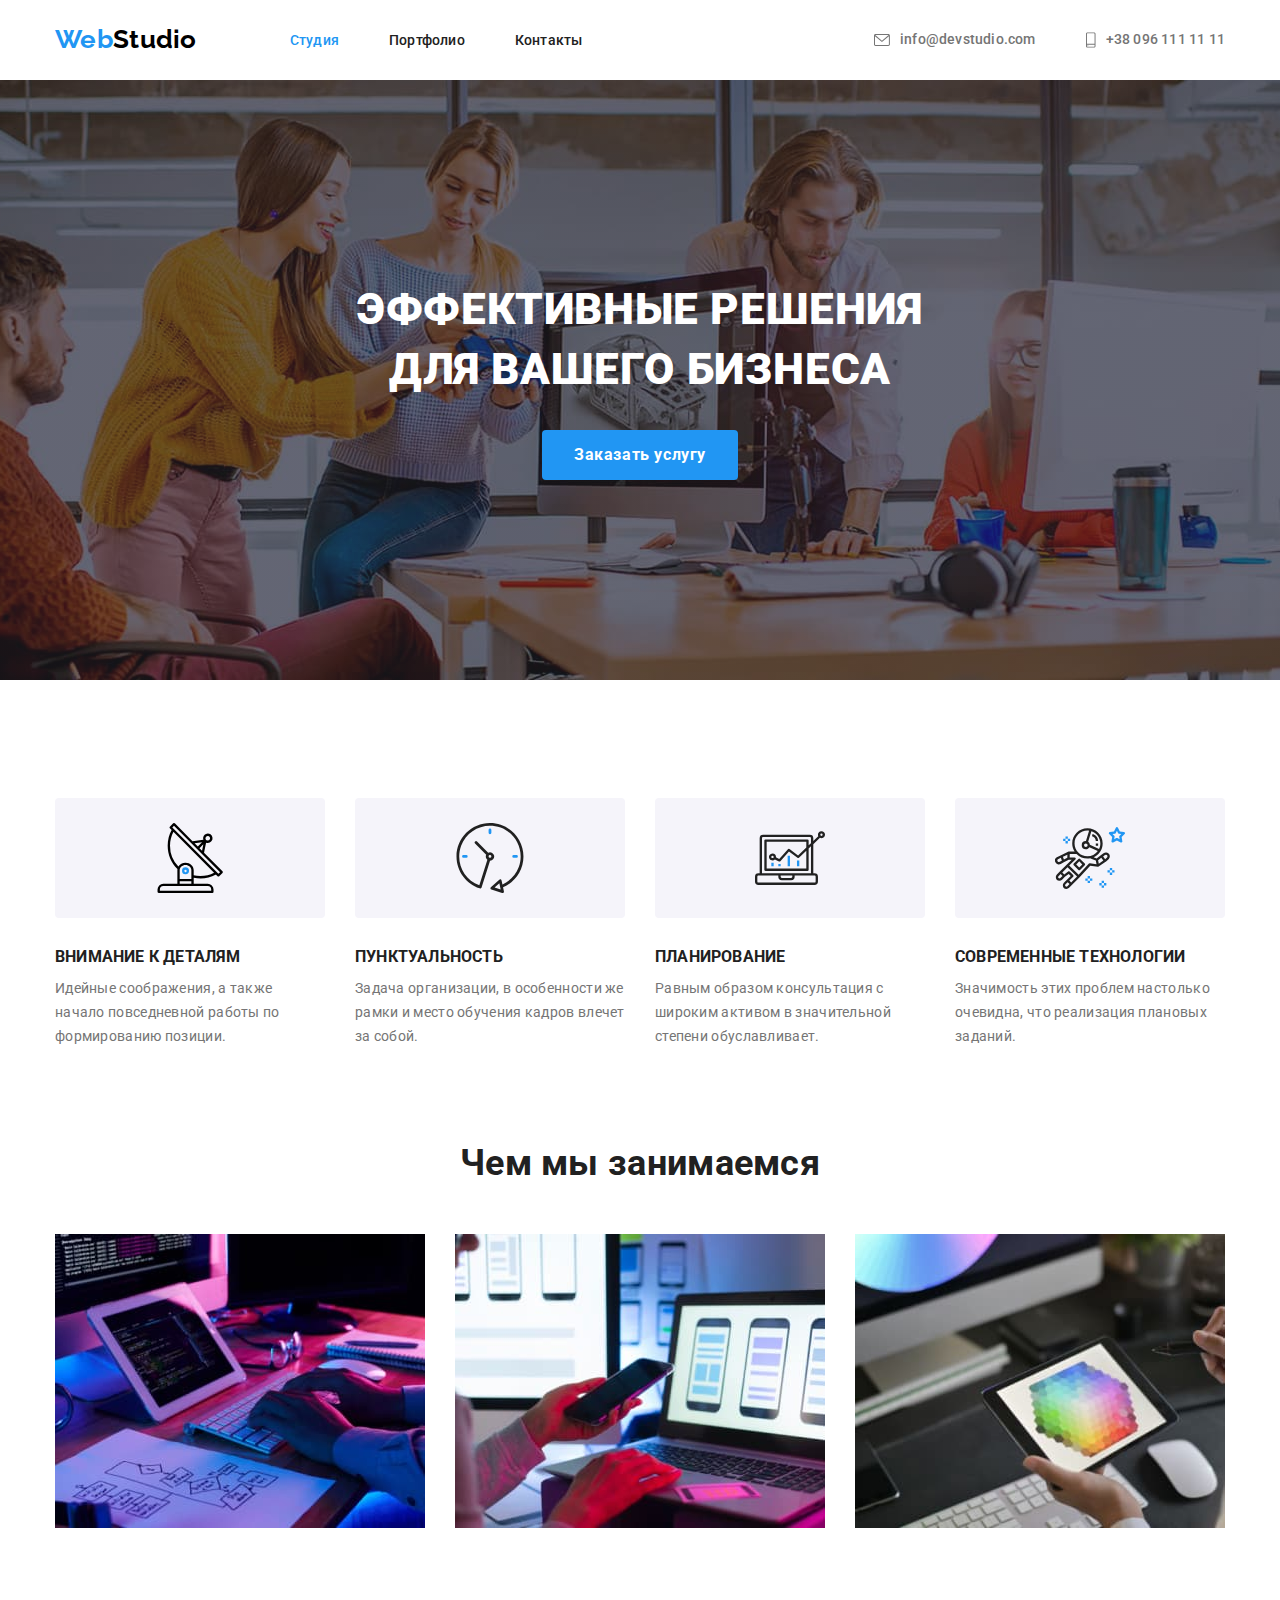
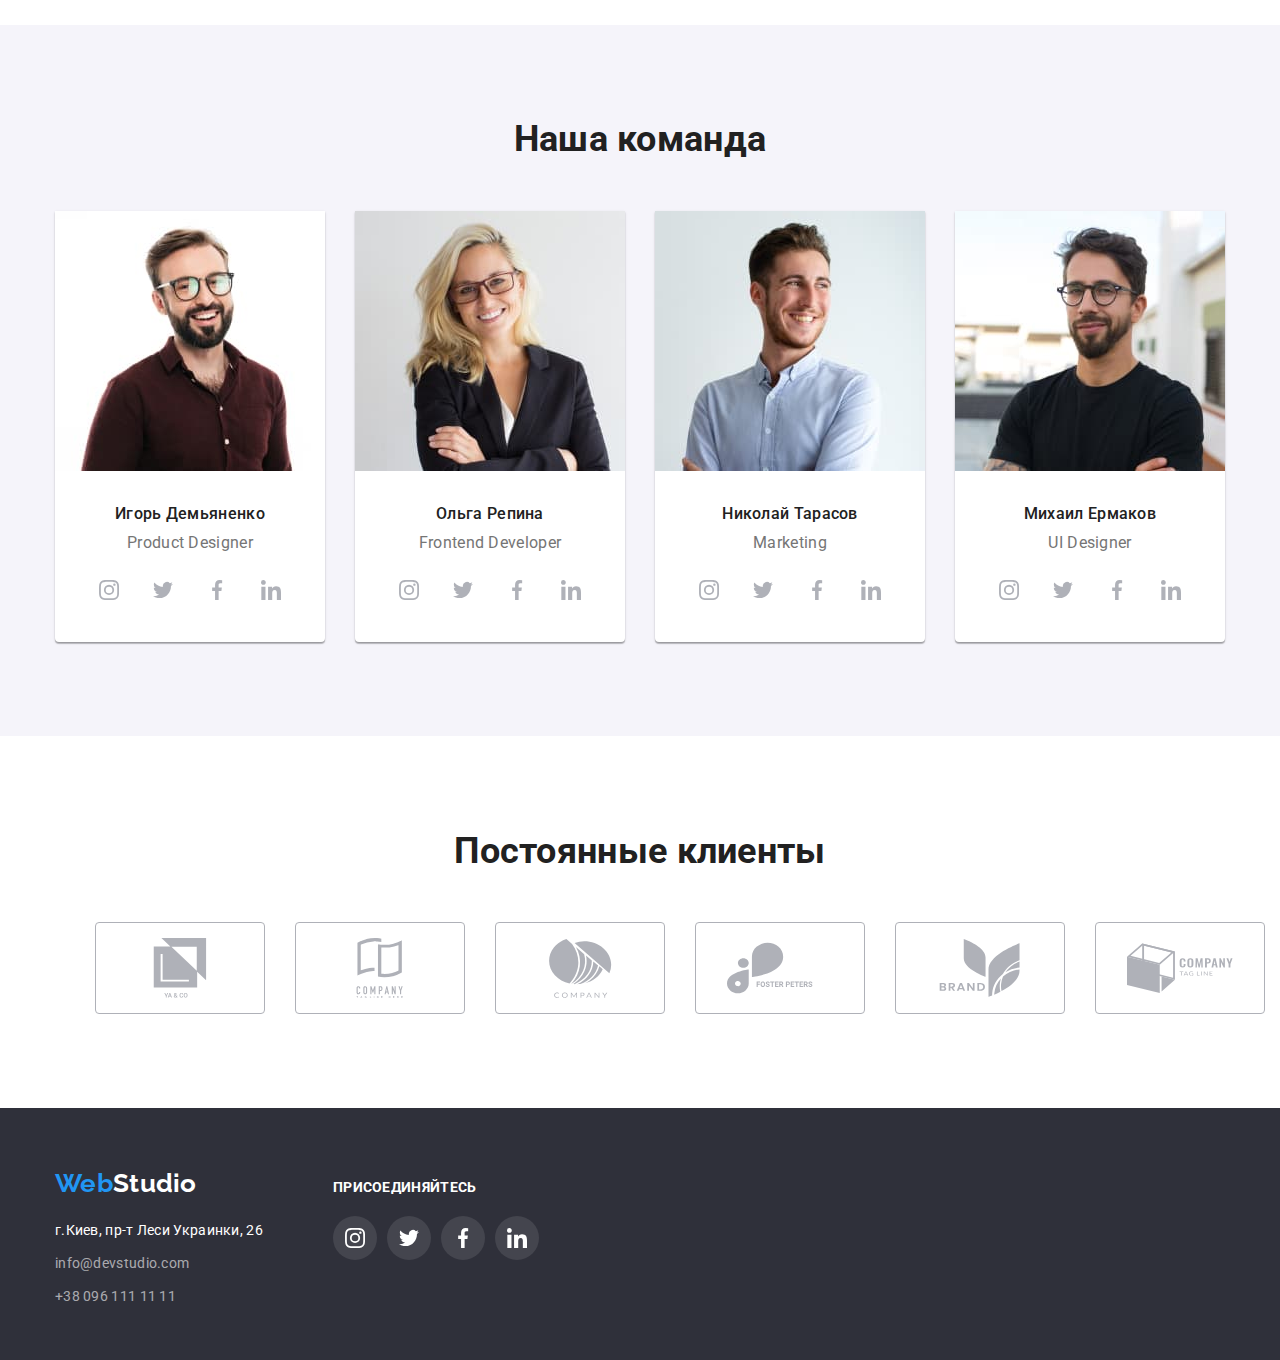
==== index.html @ 73f47e50 "copy files" ====
<!DOCTYPE html>
<html lang="ru">
<head>
    <meta charset="UTF-8">
    <meta http-equiv="X-UA-Compatible" content="IE=edge">
    <meta name="viewport" content="width=device-width, initial-scale=1.0">
    <link rel="preconnect" href="https://fonts.googleapis.com">
    <link rel="preconnect" href="https://fonts.gstatic.com" crossorigin>
    <link href="https://fonts.googleapis.com/css2?family=Raleway:wght@700&display=swap" rel="stylesheet">
    <link rel="preconnect" href="https://fonts.googleapis.com">
    <link rel="preconnect" href="https://fonts.gstatic.com" crossorigin>
    <link href="https://fonts.googleapis.com/css2?family=Raleway:wght@700&family=Roboto:wght@400;500;700;900&display=swap" rel="stylesheet">
    <link rel="stylesheet" href="https://cdnjs.cloudflare.com/ajax/libs/modern-normalize/1.1.0/modern-normalize.min.css">
    <link rel="stylesheet" href="./css/styles.css">
    <title>Document</title>
</head>
<body>
    <!--Хэдер-->
    <header class="header">
        <div class="container">
          <nav class="header-nav">
            <a class="header-logo" lang="en" href="./index.html"> <span class="logo-part">Web</span>Studio</a>
            <ul class="header-list">
              <li class="item"><a class="header-link current" href="./index.html">Студия</a></li>
              <li class="item"><a class="header-link" href="./portfolio.html">Портфолио</a></li>
              <li class="item"><a class="header-link" href="">Контакты</a></li>
            </ul>
          </nav>
          <ul class="header-list-contact">
            <li class="item">
              <a class="header-contact" href="mailto:info@devstudio.com">
                <svg class="header-icon" width="16" height="12">
                  <use href="./images/icons.svg#iconenvelope"></use>
                </svg>
                info@devstudio.com
              </a>
            </li>
            <li class="item">
              <a class="header-contact" href="tel:+380961111111">
                <svg class="header-icon"  width="10" height="16">
                  <use href="./images/icons.svg#iconsmartphone"></use>
                </svg>
                +38 096 111 11 11
              </a>
            </li>
          </ul>
        </div>
    </header>
    <main>
        <!--Окно заказа услуги-->
        <section class="hero overlay" >
            <div class="hero-content">
              <h1 class="hero-title">Эффективные решения для вашего бизнеса</h1>
              <button class="hero-button" type="button">Заказать услугу</button>
            </div>
        </section>
        <!--Особенности-->
        <section class="section about">
            <div class="container">
              <h2 class="peculiarities">Особенности</h2>
              <ul class="peculiarities-list">
                <li class="item">
                  <div class="peculiarities-pic">
                    <svg class="perculiarities-icon" height="70" width="70">
                      <use href="./images/icons.svg#iconantenna"></use>
                    </svg>
                  </div>
                  <h3 class="peculiarities-header">Внимание к деталям</h3>
                  <p class="peculiarities-text">
                    Идейные соображения, а также начало повседневной работы по формированию позиции.
                  </p>
                </li>
                <li class="item">
                  <div class="peculiarities-pic">
                    <svg class="perculiarities-icon" height="70" width="70">
                      <use href="./images/icons.svg#iconclock"></use>
                    </svg>
                  </div>
                  <h3 class="peculiarities-header">Пунктуальность</h3>
                  <p class="peculiarities-text">
                    Задача организации, в особенности же рамки и место обучения кадров влечет за собой.
                  </p>
                </li>
                <li class="item">
                  <div class="peculiarities-pic">
                    <svg class="perculiarities-icon" height="70" width="70">
                      <use href="./images/icons.svg#icondiagram"></use>
                    </svg>
                  </div>
                  <h3 class="peculiarities-header">Планирование</h3>
                  <p class="peculiarities-text">
                    Равным образом консультация с широким активом в значительной степени обуславливает.
                  </p>
                </li>
                <li class="item">
                  <div class="peculiarities-pic">
                    <svg class="perculiarities-icon" height="70" width="70">
                      <use href="./images/icons.svg#iconastronaut"></use>
                    </svg>
                  </div>
                  <h3 class="peculiarities-header">Современные технологии</h3>
                  <p class="peculiarities-text">
                    Значимость этих проблем настолько очевидна, что реализация плановых заданий.
                  </p>
                </li>
              </ul>
            </div>
        </section>
        <!--Чем мы занимаемся-->
        <section class="section">
            <div class="container">
              <h2 class="work-header">Чем мы занимаемся</h2>
              <ul class="section-work-list">
                <li class="item">
                  <img src="./images/img-1.jpg" alt="Разработка для pc" width="370" height="294">
                </li>
                <li class="item">
                  <img src="./images/img-2.jpg" alt="Разработка для телефонов" width="370" height="294">
                </li>
                <li class="item">
                  <img src="./images/img-3.jpg" alt="Разработка для планшетов" width="370" height="294">
                </li>
              </ul>
            </div>
        </section>
        <!--Наша команда-->
        <section class="section bg-style">
            <div class="container">
              <h2 class="team-header">Наша команда</h2>
              <ul class="team-list">
                <li class="item">
                  <img class="team-img" src="./images/img-4.jpg" alt="Игорь Демьяненко" width="270" height="260">
                  <div class="team-card">
                    <h3 class="team-name">Игорь Демьяненко</h3>
                    <p class="team-position" lang="en">
                      Product Designer
                    </p>
                    <ul class="team-social-list">
                      <li class="item">
                        <a class="team-link" href="">
                          <svg class="team-icon" height="20" width="20">
                            <use href="./images/icons.svg#iconinstagram"></use>
                          </svg>
                        </a>
                      </li>
                      <li class="item">
                        <a class="team-link" href="">
                          <svg class="team-icon" height="20" width="20">
                            <use href="./images/icons.svg#icontwitter"></use>
                          </svg>
                        </a>
                      </li>
                      <li class="item">
                        <a class="team-link" href="">
                          <svg class="team-icon" height="20" width="20">
                            <use href="./images/icons.svg#iconfacebook"></use>
                          </svg>
                        </a>
                      </li>
                      <li class="item">
                        <a class="team-link" href="">
                          <svg class="team-icon" height="20" width="20">
                            <use href="./images/icons.svg#iconlinkedin"></use>
                          </svg>
                        </a>
                      </li>
                    </ul>
                  </div>
                </li>
                <li class="item">
                  <img class="team-img" src="./images/img-5.jpg" alt="Ольга Репина" width="270" height="260">
                  <div class="team-card">
                    <h3 class="team-name">Ольга Репина</h3>
                    <p class="team-position" lang="en">
                      Frontend Developer
                    </p>
                    <ul class="team-social-list">
                      <li class="item">
                        <a class="team-link" href="">
                          <svg class="team-icon" height="20" width="20">
                            <use href="./images/icons.svg#iconinstagram"></use>
                          </svg>
                        </a>
                      </li>
                      <li class="item">
                        <a class="team-link" href="">
                          <svg class="team-icon" height="20" width="20">
                            <use href="./images/icons.svg#icontwitter"></use>
                          </svg>
                        </a>
                      </li>
                      <li class="item">
                        <a class="team-link" href="">
                          <svg class="team-icon" height="20" width="20">
                            <use href="./images/icons.svg#iconfacebook"></use>
                          </svg>
                        </a>
                      </li>
                      <li class="item">
                        <a class="team-link" href="">
                          <svg class="team-icon" height="20" width="20">
                            <use href="./images/icons.svg#iconlinkedin"></use>
                          </svg>
                        </a>
                      </li>
                    </ul>
                  </div>
                </li>
                <li class="item">
                  <img class="team-img" src="./images/img-6.jpg" alt="Николай Тарасов" width="270" height="260">
                  <div class="team-card">
                    <h3 class="team-name">Николай Тарасов</h3>
                    <p class="team-position" lang="en">
                      Marketing
                    </p>
                    <ul class="team-social-list">
                      <li class="item">
                        <a class="team-link" href="">
                          <svg class="team-icon" height="20" width="20">
                            <use href="./images/icons.svg#iconinstagram"></use>
                          </svg>
                        </a>
                      </li>
                      <li class="item">
                        <a class="team-link" href="">
                          <svg class="team-icon" height="20" width="20">
                            <use href="./images/icons.svg#icontwitter"></use>
                          </svg>
                        </a>
                      </li>
                      <li class="item">
                        <a class="team-link" href="">
                          <svg class="team-icon" height="20" width="20">
                            <use href="./images/icons.svg#iconfacebook"></use>
                          </svg>
                        </a>
                      </li>
                      <li class="item">
                        <a class="team-link" href="">
                          <svg class="team-icon" height="20" width="20">
                            <use href="./images/icons.svg#iconlinkedin"></use>
                          </svg>
                        </a>
                      </li>
                    </ul>
                  </div>
                </li>
                <li class="item">
                  <img class="team-img" src="./images/img-7.jpg" alt="Михаил Ермаков" width="270" height="260">
                  <div class="team-card">
                    <h3 class="team-name">Михаил Ермаков</h3>
                    <p class="team-position" lang="en">
                      UI Designer
                    </p>
                    <ul class="team-social-list">
                      <li class="item">
                        <a class="team-link" href="">
                          <svg class="team-icon" height="20" width="20">
                            <use href="./images/icons.svg#iconinstagram"></use>
                          </svg>
                        </a>
                      </li>
                      <li class="item">
                        <a class="team-link" href="">
                          <svg class="team-icon" height="20" width="20">
                            <use href="./images/icons.svg#icontwitter"></use>
                          </svg>
                        </a>
                      </li>
                      <li class="item">
                        <a class="team-link" href="">
                          <svg class="team-icon" height="20" width="20">
                            <use href="./images/icons.svg#iconfacebook"></use>
                          </svg>
                        </a>
                      </li>
                      <li class="item">
                        <a class="team-link" href="">
                          <svg class="team-icon" height="20" width="20">
                            <use href="./images/icons.svg#iconlinkedin"></use>
                          </svg>
                        </a>
                      </li>
                    </ul>
                  </div>
                </li>
              </ul>
            </div>
        </section>
        <!--Постоянные клиенты-->
        <section class="section">
          <div class="container clients">
            <h2 class="client-header">Постоянные клиенты</h2>
            <ul class="client-list">
              <li class="item">
                <a class="client-link" href="">
                  <svg class="clients-icon" height="60" width="106">
                    <use href="./images/icons.svg#iconcompany-1"></use>
                  </svg>
                </a>
              </li>
              <li class="item">
                <a class="client-link" href="">
                  <svg class="clients-icon" height="60" width="106">
                    <use href="./images/icons.svg#iconcompany-2"></use>
                  </svg>
                </a>
              </li>
              <li class="item">
                <a class="client-link" href="">
                  <svg class="clients-icon" height="60" width="106">
                    <use href="./images/icons.svg#iconcompany-3"></use>
                  </svg>
                </a>
              </li>
              <li class="item">
                <a class="client-link" href="">
                  <svg class="clients-icon" height="60" width="106">
                    <use href="./images/icons.svg#iconcompany-4"></use>
                  </svg>
                </a>
              </li>
              <li class="item">
                <a class="client-link" href="">
                  <svg class="clients-icon" height="60" width="106">
                    <use href="./images/icons.svg#iconcompany-5"></use>
                  </svg>
                </a>
              </li>
              <li class="item">
                <a class="client-link" href="">
                  <svg class="clients-icon" height="60" width="106">
                    <use href="./images/icons.svg#iconcompany-6"></use>
                  </svg>
                </a>
              </li>
            </ul>
          </div>
        </section>
    </main>
    <!--Футер-->
    <footer class="footer">
        <div class="container">
          <div>
            <a class="footer-logo" lang="en" href="./index.html"> <span class="logo-part">Web</span>Studio</a>
            <address>
              <ul class="footer-list">
                <li class="item">
                  <a class="footer-adress" href="https://goo.gl/maps/x8rfosM5Hry5HzXB7" target="_blank"
                    rel="noopener noreferrer">г.Киев, пр-т Леси Украинки, 26</a>
                </li>
                <li class="item">
                  <a class="footer-contact" lang="en" href="mailto:info@devstudio.com">info@devstudio.com</a>
                </li>
                <li class="item">
                  <a class="footer-contact" href="tel:+380961111111">+38 096 111 11 11</a>
                </li>
              </ul>
            </address>
          </div>
          <div class="footer-social">
            <p class="social-title">присоединяйтесь</p>
            <ul class="social-list">
              <li class="item">
                <a class="social-link" href="">
                  <svg class="social-icon" height="20" width="20">
                    <use href="./images/icons.svg#iconinstagram"></use>
                  </svg>
                </a>
              </li>
              <li class="item">
                <a class="social-link" href="">
                  <svg class="social-icon" height="20" width="20">
                    <use href="./images/icons.svg#icontwitter"></use>
                  </svg>
                </a>
              </li>
              <li class="item">
                <a class="social-link" href="">
                  <svg class="social-icon" height="20" width="20">
                    <use href="./images/icons.svg#iconfacebook"></use>
                  </svg>
                </a>
              </li>
              <li class="item">
                <a class="social-link" href="">
                  <svg class="social-icon" height="20" width="20">
                    <use href="./images/icons.svg#iconlinkedin"></use>
                  </svg>
                </a>
              </li>
            </ul>
          </div>
        </div>
    </footer>  
</body>
</html>
---- css/styles.css ----
:root {
  --first-text-color: #757575;
  --second-text-color: #212121;
  --third-text-color: #fff;
  --accent-color: #2196F3;
  --logo-color: #000;
  --background-color: #2F303A;

}
body {
  font-family: 'Roboto', sans-serif;
  font-size: 14px;
  letter-spacing: .3px;
  color: var(--first-text-color);
}
html {
  box-sizing: border-box;
}

*,
*::before,
*::after {
  box-sizing: inherit;
}

h1,
h2,
h3,
p,
ul {
  margin-top: 0;
  margin-bottom: 0;
}

.container {
width: 1200px;
margin-left: auto;
margin-right: auto;
padding-left: 15px;
padding-right: 15px; 
}
/*header*/

.header .container {
  height: 80px;
  align-items: center;
  display: flex;
}
.border {
  border: 1px solid #ECECEC;
}
.header-nav {
  align-items: center;
  display: flex;
}
.header-logo {
  padding-top: 24px;
  padding-bottom: 24px;
  font-family: 'Raleway', sans-serif;
  font-weight: 700;
  font-size: 26px;
  line-height: 1.2;
  text-decoration: none;
  color: var(--logo-color);
}
.header-logo:focus {
  color: var(--logo-color);
}
.logo-part {
  color: var(--accent-color);
}
.header-list {
  margin-left: 93px;
  padding: 0;
  display: flex;
  list-style: none;
  color: var(--second-text-color);
}
.header-list .item {
  display: block;
}
.header-list .item + .item {
  margin-left: 50px;
}
.header-list .current {
  color: var(--accent-color);
}
.header-link {
  padding-top: 30px;
  padding-bottom: 30px;
  font-weight: 500;
  line-height: 1.14;
  letter-spacing: .2px;
  text-decoration: none;
  color: var(--second-text-color);
}
.header-link:hover,
.header-link:focus {
  color: var(--accent-color);
}
.header-list-contact {
  display: flex;
  padding: 0;
  margin-left: auto;
  font-weight: 500;
  line-height: 1.14;
  letter-spacing: .2px;
  list-style: none;
}
.header-list-contact .item + .item {
  margin-left: 50px;
}
.header-contact {
  display: flex;
  justify-content: center;
  align-items: center;
  padding: 30px 0;
  text-decoration: none;
  color: var(--first-text-color);
}
.item:hover .header-contact,
.item:focus .header-contact {
  fill: var(--accent-color);
  color: var(--accent-color);
}
.header-icon {
  fill: currentColor;
  margin-right: 10px;
}

/*Footer*/

.footer {
  padding-bottom: 60px;
  padding-top: 60px;
  height: 252px;
  color: var(--third-text-color);
  background-color: var(--background-color);
}
.footer-logo {
  display: inline-block;
  padding-bottom: 20px;
  font-family: 'Raleway', sans-serif;
  font-weight: 700;
  font-size: 26px;
  line-height: 1.19;
  text-decoration: none;
  color: var(--third-text-color);
}

.footer-list {
  padding: 0;
  list-style: none;
}
.footer-list .item + .item {
  padding-top: 9px;
}
.footer-adress {
  font-style: normal;
  line-height: 1.71;
  text-decoration: none;
  color: var(--third-text-color);
}

.footer-contact {
  font-style: normal;
  line-height: 1.71;
  text-decoration: none;
  color: rgb(255, 255, 255, .6);
}

.footer-contact:hover,
.footer-contact:focus {
  color: var(--accent-color);
}
.footer .container {
  display: flex;
  align-items: baseline;
}
.footer-social {
  margin-left: 70px;
}
.social-list {
  padding: 0;
  display: flex;
  list-style: none;
}
.social-list .item + .item {
  margin-left: 10px;
}
.social-title {
  margin-bottom: 20px;
  font-weight: 700;
  line-height: 1.14;
  text-transform: uppercase;
}
.social-link {
  display: flex;
  justify-content: center;
  align-items: center;
  padding: 0;
  border: 0;
  width: 44px;
  height: 44px;
  cursor: pointer;
  color: #ececec;
  border-radius: 50%;
  background-color: rgba(255, 255, 255, 0.1);
}
.social-link:hover,
.social-link:focus {
  background-color: #2196f3;
}
.social-icon {
  fill: #fff;
  height: 20px;
  width: 20px;
}



/*main index.html*/

.hero {
  margin-left: auto;
  margin-right: auto;
  background-color: #C4C4C4;
}
.overlay {
  max-width: 1600px;
  height: 600px;
  background-image: linear-gradient(to right,
  rgba(47, 48, 58, 0.4),
  rgba(47, 48, 58, 0.4)),
  url(../images/Img-hero.jpg);
  background-position: center;
  background-size: cover;
  background-repeat: no-repeat;
}
.hero-content {
  padding: 200px 0;
  text-align: center;
}
.hero-title {
  max-width: 650px;
  font-weight: 900;
  font-size: 44px;
  line-height: 1.36;
  text-align: center;
  letter-spacing: .6px;
  text-transform: uppercase;
  color: var(--third-text-color);
  margin: 0 auto;
  margin-bottom: 30px;
}
.hero-button {
  padding: 10px 32px;
  border: 0;
  border-radius: 4px;
  font-family: inherit;
  font-weight: 700;
  font-size: 16px;
  line-height: 1.87;
  letter-spacing: .6px;
  cursor: pointer;
  color: var(--third-text-color);
  background-color: var(--accent-color);
}
.hero-button:hover,
.hero-button:focus {
  color: var(--third-text-color);
  background-color: #188CE8;
}
.section {
  padding: 94px 0;
}
.about {
  padding-bottom: 0;
}
.peculiarities {
  color: transparent;
}
.peculiarities-pic {
  display: flex;
  justify-content: center;
  align-items: center;
  margin-bottom: 30px;
  border: 0;
  width: 270px;
  height: 120px;
  border-radius: 4px;
  background-color: #f5f4fa;
}
.perculiarities-icon {
  height: 70px;
  width: 70px;
}
.peculiarities-list {
  padding: 0;
  display: flex;
  list-style: none;
}
.peculiarities-list .item + .item {
  margin-left: 30px;
}
.peculiarities-header {
  margin-bottom: 10px;
  font-weight: 700;
  line-height: 1.14;
  letter-spacing: .2px;
  text-transform: uppercase;
  color: var(--second-text-color);
}
.peculiarities-text {
  line-height: 1.71;
}
.work-header {
  margin-bottom: 50px;
  font-weight: 700;
  font-size: 36px;
  line-height: 1.16;
  text-align: center;
  color: var(--second-text-color);
}
.section-work-list {
  display: flex;
  padding: 0;
  list-style: none;
}
.section-work-list .item + .item {
  margin-left: 30px;
}
.bg-style {
  background-color: #F5F4FA;
}
.team-header {
  margin-bottom: 50px;
  font-weight: 700;
  font-size: 36px;
  line-height: 1.16;
  text-align: center;
  color: var(--second-text-color);
}
.team-list {
  padding: 0;
  display: flex;
  list-style: none;
}
.team-list>.item {
  width: 270px;
  margin-right: 30px;
  background-color: var(--third-text-color);
  border-radius: 0px 0px 4px 4px;
  box-shadow: 0px 1px 3px rgba(0, 0, 0, 0.12), 0px 1px 1px rgba(0, 0, 0, 0.14), 0px 2px 1px rgba(0, 0, 0, 0.2);
}
.team-card {
  padding-top: 30px;
  padding-bottom: 30px;
}
.team-social-list {
  display: flex;
  justify-content: center;
  list-style: none;
  padding: 0;


}
.team-social-list .item + .item {
  margin-left: 10px;
}
.team-link {
  display: flex;
  justify-content: center;
  align-items: center;
  padding: 0;
  border: 0;
  width: 44px;
  height: 44px;
  cursor: pointer;
  color: #AFB1B8;
  border-radius: 50%;
}

.team-link:hover,
.team-link:focus {
  color: white;
  background-color: #2196F3;
}
.team-icon {
  fill: currentColor;
}
.team-name {
  margin-bottom: 10px;
  font-weight: 500;
  font-size: 16px;
  line-height: 1.19;
  text-align: center;
  color: var(--second-text-color);
}
.team-position {
  margin-bottom: 16px;
  font-size: 16px;
  line-height: 1.19;
  text-align: center;
}
.clients {
  margin-left: auto;
  margin-right: auto;
  
}
.client-header {
  margin-bottom: 50px;
  font-weight: 700;
  font-size: 36px;
  line-height: 1.17;
  text-align: center;
  color: var(--second-text-color);
}
.client-list {
  align-items: center;
  display: flex;
  list-style: none;
}
.client-link {
  display: flex;
  justify-content: center;
  align-items: center;
  height: 92px;
  width: 170px;
  color: #AFB1B8;
  border: 1px solid #AFB1B8;
  border-radius: 4px
}
.client-link:hover,
.client-link:focus {
  color: #188CE8;
  border: 1px solid #2196F3;
}
.client-list .item + .item {
  margin-left: 30px;
}
.clients-icon {
  fill: currentColor;
}

/*main portfolio.html*/

.border {
  border: 1px solid #ececec;
}
.portfolio-title {
  color: var(--third-text-color);
}
.container .portfolio-list {
  display: flex;
  justify-content: center;
}

.portfolio-list {
  margin-bottom: 50px;
  padding: 0;
}
.portfolio-list .item {
  list-style: none;
}
.portfolio-list .item + .item {
  margin-left: 8px;
}
.portfolio-button {
  padding: 6px 22px;
  border: 0;
  font-family: inherit;
  font-weight: 500;
  font-size: 16px;
  line-height: 1.62;
  cursor: pointer;
  border-radius: 4px;
  background-color: #F5F4FA;
}
.btn-current {
  box-shadow: 0px 3px 1px rgba(0, 0, 0, 0.1), 0px 1px 2px rgba(0, 0, 0, 0.08), 0px 2px 2px rgba(0, 0, 0, 0.12);
}
.portfolio-button:hover,
.portfolio-button:focus {
  background-color: var(--accent-color);
  color: var(--third-text-color);
  box-shadow: 0px 3px 1px rgba(0, 0, 0, 0.1), 0px 1px 2px rgba(0, 0, 0, 0.08), 0px 2px 2px rgba(0, 0, 0, 0.12);
}
.portfolio-button.btn-current {
  color: var(--third-text-color);
  background-color: var(--accent-color);
}
.flex-container {
  padding: 0;
  margin: -15px;
  display: flex;
  flex-wrap: wrap;
}
.portfolio-project {
  margin: 15px;
  width: 370px;
  border: 1px solid#eee;
  list-style: none;
}
.portfolio-project:hover,
.portfolio-button:focus {
  box-shadow: 0px 1px 1px rgba(0, 0, 0, 0.12), 0px 4px 4px rgba(0, 0, 0, 0.06), 1px 4px 6px rgba(0, 0, 0, 0.16);
  cursor: pointer;
}
.project-card {
  padding-top: 20px;
  padding-bottom: 20px;
  padding-left: 24px;
  
}
.portfolio-project-type {
  font-size: 16px;
  line-height: 1.87;
  color: var(--first-text-color);
}
.portfolio-project-name {
  margin-bottom: 4px;
  font-weight: 700;
  font-size: 18px;
  line-height: 2;
  letter-spacing: .6px;
  color: var(--second-text-color);
}
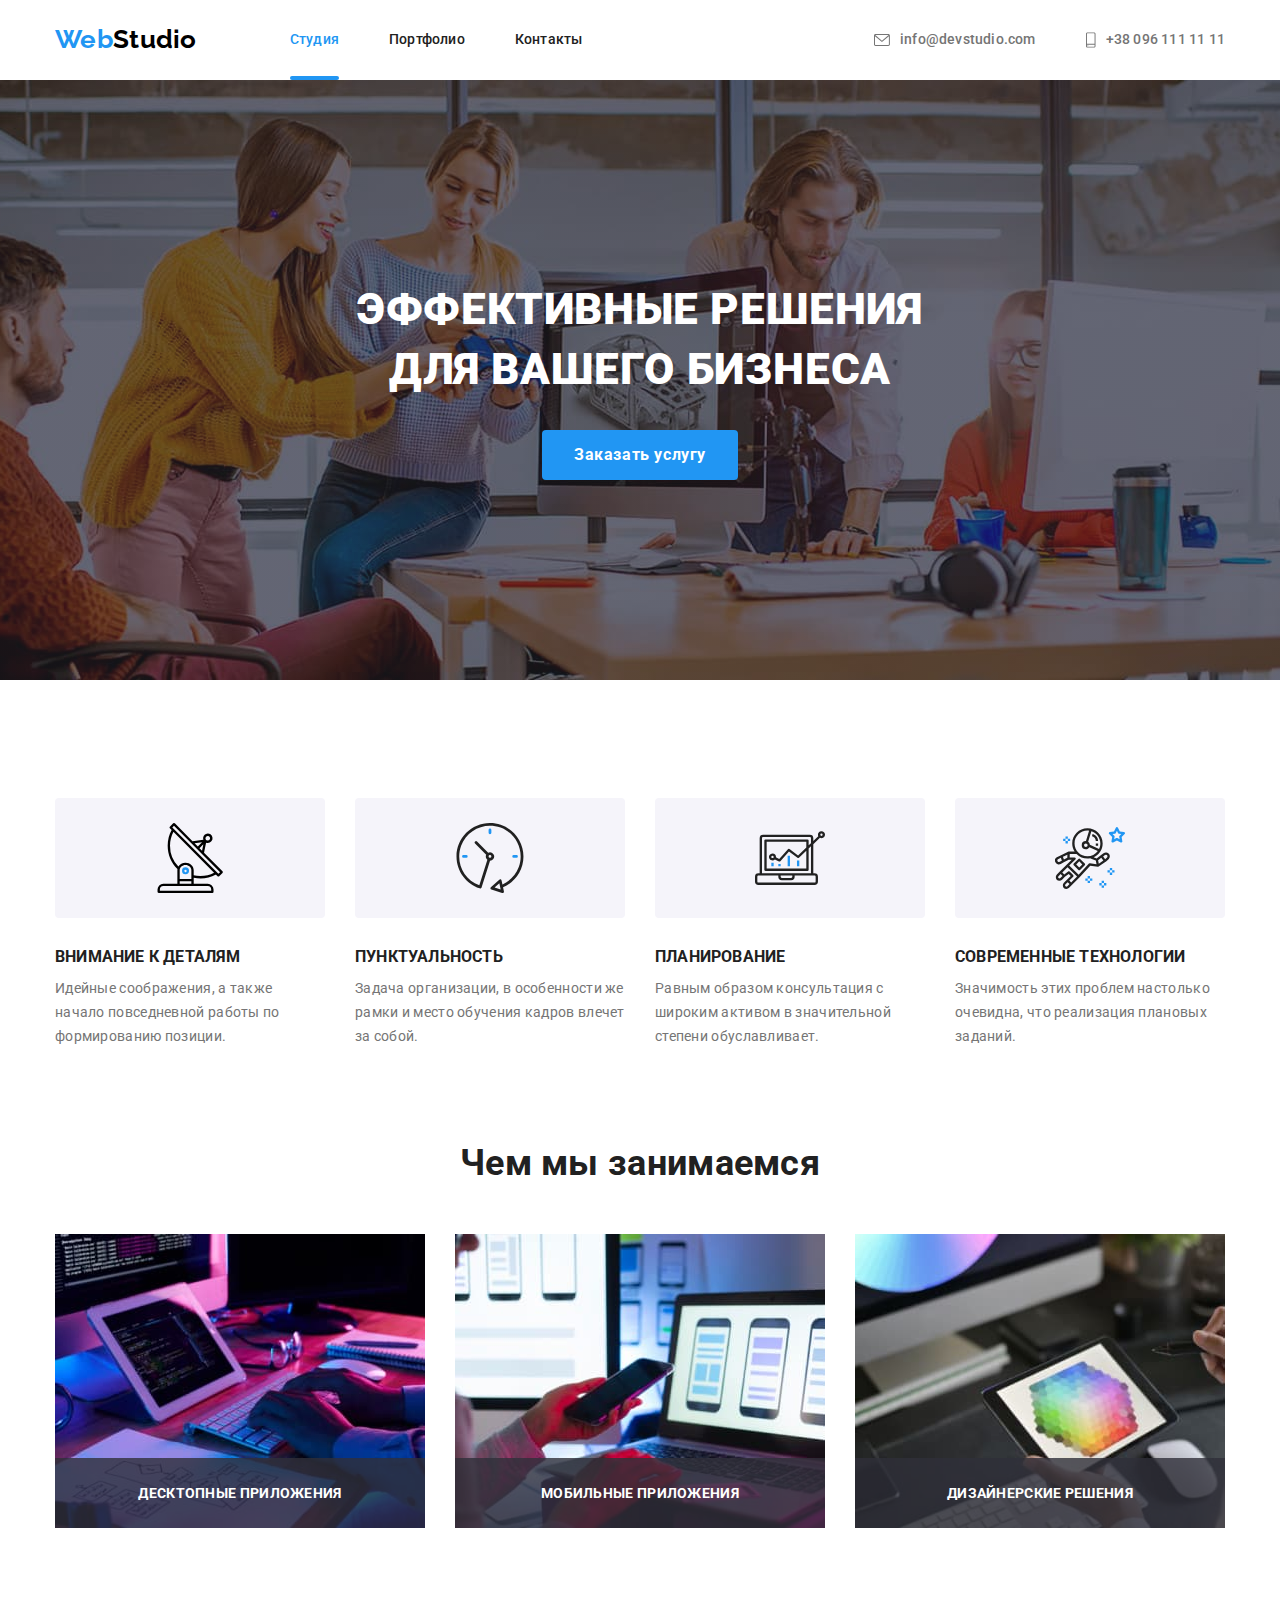
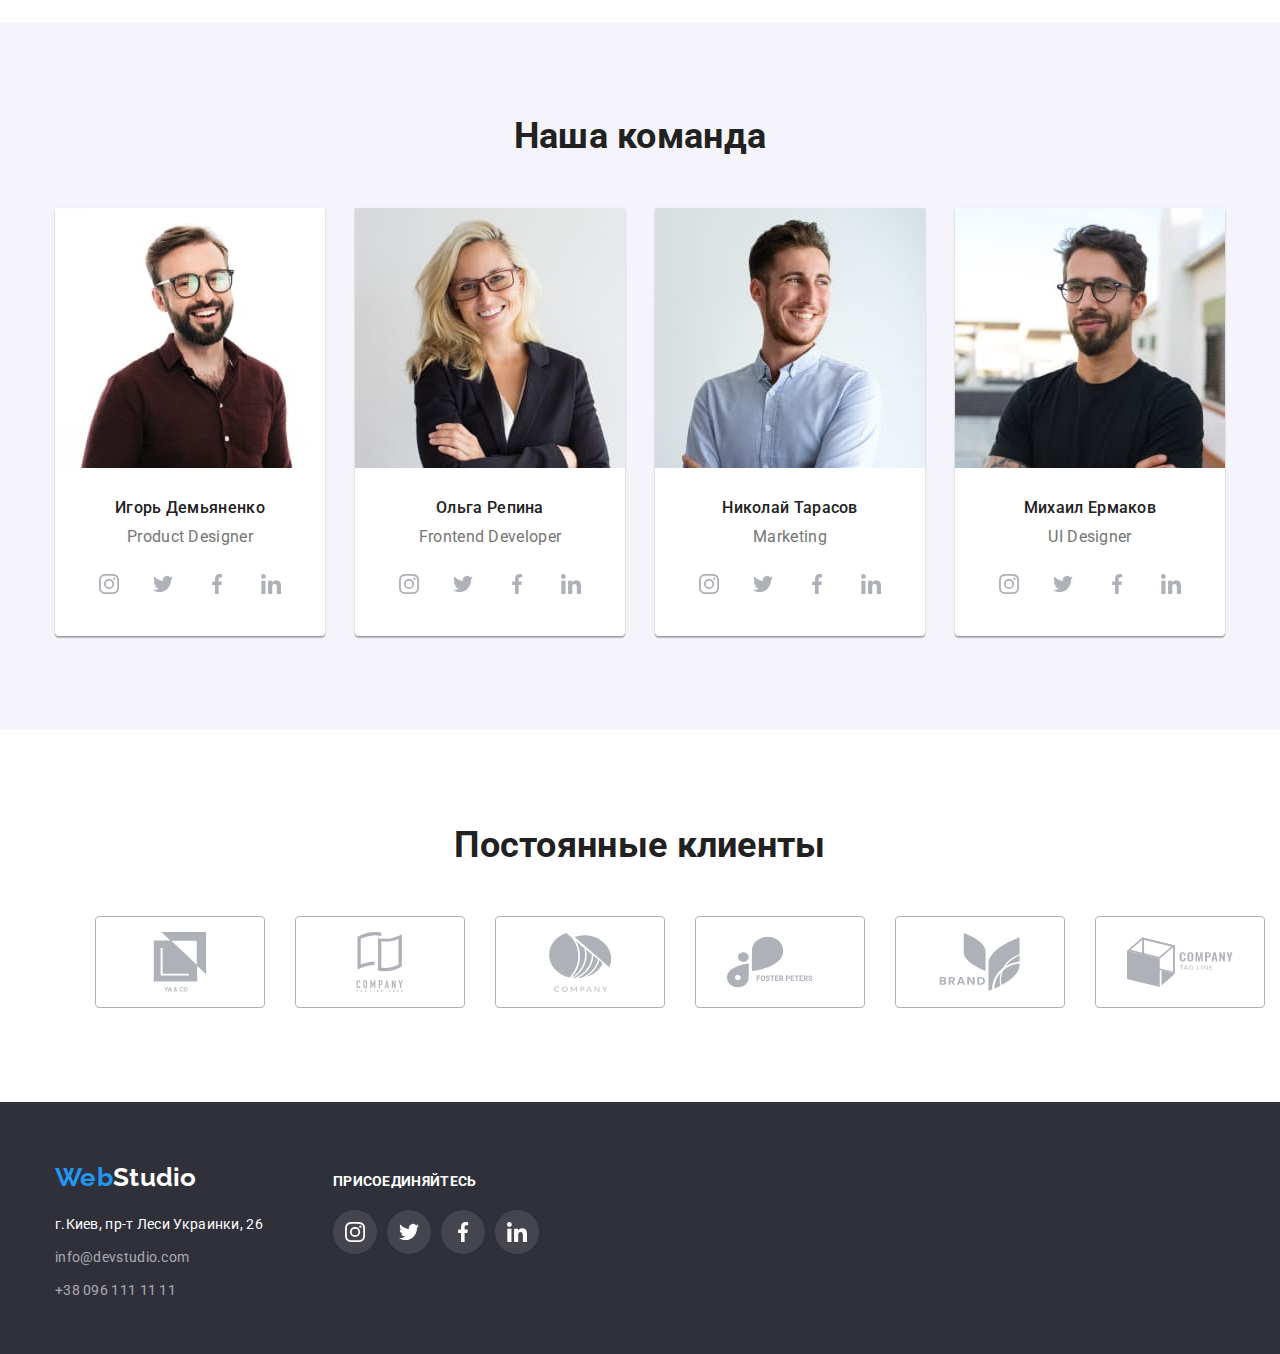
==== commit 6e93b71b: "finish" ====
--- a/index.html
+++ b/index.html
@@ -51,7 +51,7 @@
         <section class="hero overlay" >
             <div class="hero-content">
               <h1 class="hero-title">Эффективные решения для вашего бизнеса</h1>
-              <button class="hero-button" type="button">Заказать услугу</button>
+              <button class="hero-button" type="button" data-modal-open>Заказать услугу</button>
             </div>
         </section>
         <!--Особенности-->
@@ -113,12 +113,21 @@
               <ul class="section-work-list">
                 <li class="item">
                   <img src="./images/img-1.jpg" alt="Разработка для pc" width="370" height="294">
+                  <div class="work-text">
+                    <p>десктопные приложения</p>
+                  </div>
                 </li>
                 <li class="item">
                   <img src="./images/img-2.jpg" alt="Разработка для телефонов" width="370" height="294">
+                  <div class="work-text">
+                    <p>мобильные приложения</p>
+                  </div>
                 </li>
                 <li class="item">
                   <img src="./images/img-3.jpg" alt="Разработка для планшетов" width="370" height="294">
+                  <div class="work-text">
+                    <p>дизайнерские решения</p>
+                  </div>
                 </li>
               </ul>
             </div>
@@ -392,6 +401,16 @@
             </ul>
           </div>
         </div>
-    </footer>  
+    </footer>
+    <div class="backdrop is-hidden" data-modal>
+      <div class="modal">
+        <button class="modal-btn" data-modal-close>
+          <svg  height="14" width="14">
+            <use href="./images/icons.svg#iconclose"></use>
+          </svg>
+        </button>
+      </div>
+    </div>
+    <script src="./js/modal.js"></script>
 </body>
 </html>--- a/css/styles.css
+++ b/css/styles.css
@@ -69,33 +69,45 @@
 .logo-part {
   color: var(--accent-color);
 }
-.header-list {
+.header-list {  
   margin-left: 93px;
   padding: 0;
   display: flex;
   list-style: none;
   color: var(--second-text-color);
-}
-.header-list .item {
-  display: block;
 }
 .header-list .item + .item {
   margin-left: 50px;
 }
+.current::after {
+  position: absolute;
+  left: 0;
+  bottom: 0;
+  display: block; 
+  content: '';
+  height: 4px;
+  width: 100%;
+  border-radius: 2px;
+  background-color: #2196F3;
+}
 .header-list .current {
   color: var(--accent-color);
 }
 .header-link {
-  padding-top: 30px;
-  padding-bottom: 30px;
+  position: relative;
+  display: block;
+  padding-top: 32px;
+  padding-bottom: 33px;
   font-weight: 500;
   line-height: 1.14;
   letter-spacing: .2px;
   text-decoration: none;
   color: var(--second-text-color);
+  transition: color 250ms cubic-bezier(0.4, 0, 0.2, 1);
 }
 .header-link:hover,
 .header-link:focus {
+  
   color: var(--accent-color);
 }
 .header-list-contact {
@@ -117,9 +129,10 @@
   padding: 30px 0;
   text-decoration: none;
   color: var(--first-text-color);
-}
-.item:hover .header-contact,
-.item:focus .header-contact {
+  transition: color 250ms cubic-bezier(0.4, 0, 0.2, 1);
+}
+.header-contact:hover,
+.header-contact:focus {
   fill: var(--accent-color);
   color: var(--accent-color);
 }
@@ -167,6 +180,8 @@
   line-height: 1.71;
   text-decoration: none;
   color: rgb(255, 255, 255, .6);
+  transition: color 250ms cubic-bezier(0.4, 0, 0.2, 1);
+  
 }
 
 .footer-contact:hover,
@@ -206,6 +221,7 @@
   color: #ececec;
   border-radius: 50%;
   background-color: rgba(255, 255, 255, 0.1);
+  transition: background-color 250ms cubic-bezier(0.4, 0, 0.2, 1);
 }
 .social-link:hover,
 .social-link:focus {
@@ -265,10 +281,10 @@
   cursor: pointer;
   color: var(--third-text-color);
   background-color: var(--accent-color);
+  transition: background-color 250ms cubic-bezier(0.4, 0, 0.2, 1);
 }
 .hero-button:hover,
 .hero-button:focus {
-  color: var(--third-text-color);
   background-color: #188CE8;
 }
 .section {
@@ -327,6 +343,29 @@
   padding: 0;
   list-style: none;
 }
+.work-text {
+  position:absolute;
+  left: 0;
+  bottom: 0;
+  display: flex;
+  width: 100%;
+  height: 70px;
+  justify-content: center;
+  align-items: center;
+  font-weight: 700;
+  font-size: 14px;
+  line-height: 16px;
+  text-transform: uppercase;
+  color: #ffffff;
+  background-color: rgba(47, 48, 58, 0.8);
+}
+.item>img {
+  display: block;
+  object-fit: contain;
+}
+.section-work-list .item {
+  position: relative;
+}
 .section-work-list .item + .item {
   margin-left: 30px;
 }
@@ -379,6 +418,8 @@
   cursor: pointer;
   color: #AFB1B8;
   border-radius: 50%;
+  transition: color 250ms cubic-bezier(0.4, 0, 0.2, 1),
+  background-color 250ms cubic-bezier(0.4, 0, 0.2, 1);
 }
 
 .team-link:hover,
@@ -429,6 +470,7 @@
   width: 170px;
   color: #AFB1B8;
   border: 1px solid #AFB1B8;
+  transition: color 250ms cubic-bezier(0.4, 0, 0.2, 1), border 250ms cubic-bezier(0.4, 0, 0.2, 1);
   border-radius: 4px
 }
 .client-link:hover,
@@ -441,6 +483,49 @@
 }
 .clients-icon {
   fill: currentColor;
+}
+.backdrop {
+  position: fixed;
+  top: 0;
+  left: 0;
+  width: 100%;
+  height: 100%;
+  background-color: rgba(0, 0, 0, 0.2);
+  opacity: 1;
+  transition: opacity 250ms cubic-bezier(0.4, 0, 0.2, 1);
+}
+.backdrop.is-hidden {
+  opacity: 0;
+  pointer-events: none;
+}
+.backdrop.is-hidden .modal {
+  transform:translate(-50%, -50%) scale(0.25);
+}
+.modal {
+  position: absolute;
+  top: 50%;
+  left: 50%;
+  transform: translate(-50%, -50%) scale(1);
+  min-height: 581px;
+  min-width: 528px;
+  border-radius: 4px;
+  box-shadow: 0px 1px 3px rgba(0, 0, 0, 0.12), 0px 1px 1px rgba(0, 0, 0, 0.14), 0px 2px 1px rgba(0, 0, 0, 0.2);
+  background-color: #ffffff; 
+  transition: transform 250ms cubic-bezier(0.4, 0, 0.2, 1); 
+}
+.modal-btn {
+  display: flex;
+  margin-top: 8px;
+  margin-right: 8px;
+  margin-left: auto;
+  height: 30px;
+  width: 30px;
+  justify-content: center;
+  align-items: center;
+  cursor: pointer;
+  background-color: #ffffff;
+  border: 1px solid rgba(0, 0, 0, 0.1);
+  border-radius: 50%;
 }
 
 /*main portfolio.html*/
@@ -476,6 +561,7 @@
   cursor: pointer;
   border-radius: 4px;
   background-color: #F5F4FA;
+  transition: color 250ms cubic-bezier(0.4, 0, 0.2, 1), background-color 250ms cubic-bezier(0.4, 0, 0.2, 1), box-shadow 250ms cubic-bezier(0.4, 0, 0.2, 1);
 }
 .btn-current {
   box-shadow: 0px 3px 1px rgba(0, 0, 0, 0.1), 0px 1px 2px rgba(0, 0, 0, 0.08), 0px 2px 2px rgba(0, 0, 0, 0.12);
@@ -499,18 +585,31 @@
 .portfolio-project {
   margin: 15px;
   width: 370px;
-  border: 1px solid#eee;
-  list-style: none;
-}
-.portfolio-project:hover,
-.portfolio-button:focus {
+  border: 1px solid #eee;
+  list-style: none;
+  cursor: pointer;
+  transition: box-shadow 250ms cubic-bezier(0.4, 0, 0.2, 1);
+}
+.portfolio-img {
+  position: relative;
+  overflow: hidden;
+}
+.portfolio-img>img {
+  width: 100%;
+  object-fit: contain;
+  object-position: top right;
+  display: block;
+}
+.portfolio-project:hover, 
+.portfolio-project:focus {
   box-shadow: 0px 1px 1px rgba(0, 0, 0, 0.12), 0px 4px 4px rgba(0, 0, 0, 0.06), 1px 4px 6px rgba(0, 0, 0, 0.16);
-  cursor: pointer;
+  opacity: 1;
 }
 .project-card {
   padding-top: 20px;
   padding-bottom: 20px;
   padding-left: 24px;
+  overflow: hidden;
   
 }
 .portfolio-project-type {
@@ -525,4 +624,24 @@
   line-height: 2;
   letter-spacing: .6px;
   color: var(--second-text-color);
+}
+.text {
+  position: absolute;
+  pointer-events: none;
+  top: 0;
+  left: 0;
+  height: 294px;
+  width: 100%;
+  padding: 63px 24px;
+  font-size: 18px;
+  line-height: 1.56;
+  color: #ffffff;
+  background-color: rgba(33, 150, 243, 0.9);
+  transform: translateY(calc(100%));
+  transition: transform 250ms cubic-bezier(0.4, 0, 0.2, 1), 
+  opacity 250ms cubic-bezier(0.4, 0, 0.2, 1);
+
+}
+.portfolio-project:hover .text {
+  transform: translateY(calc(100% - 294px));
 }